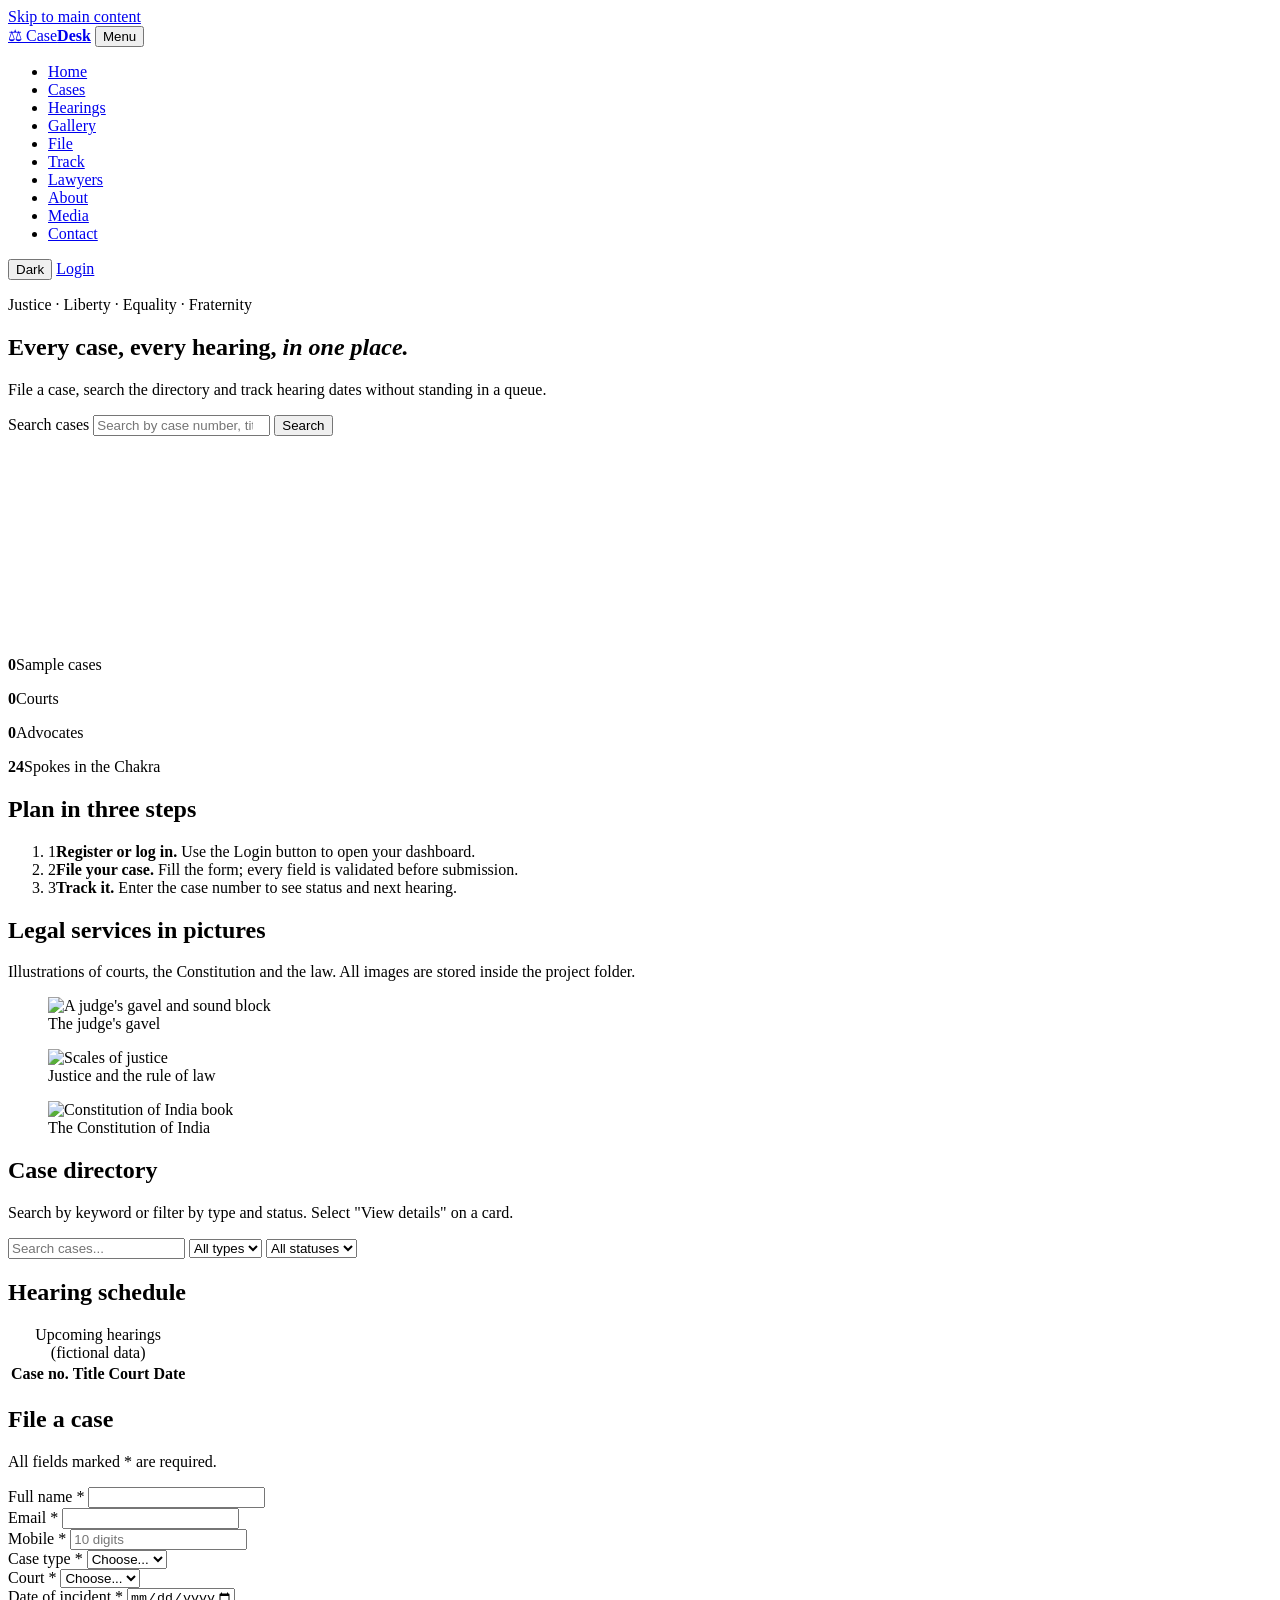
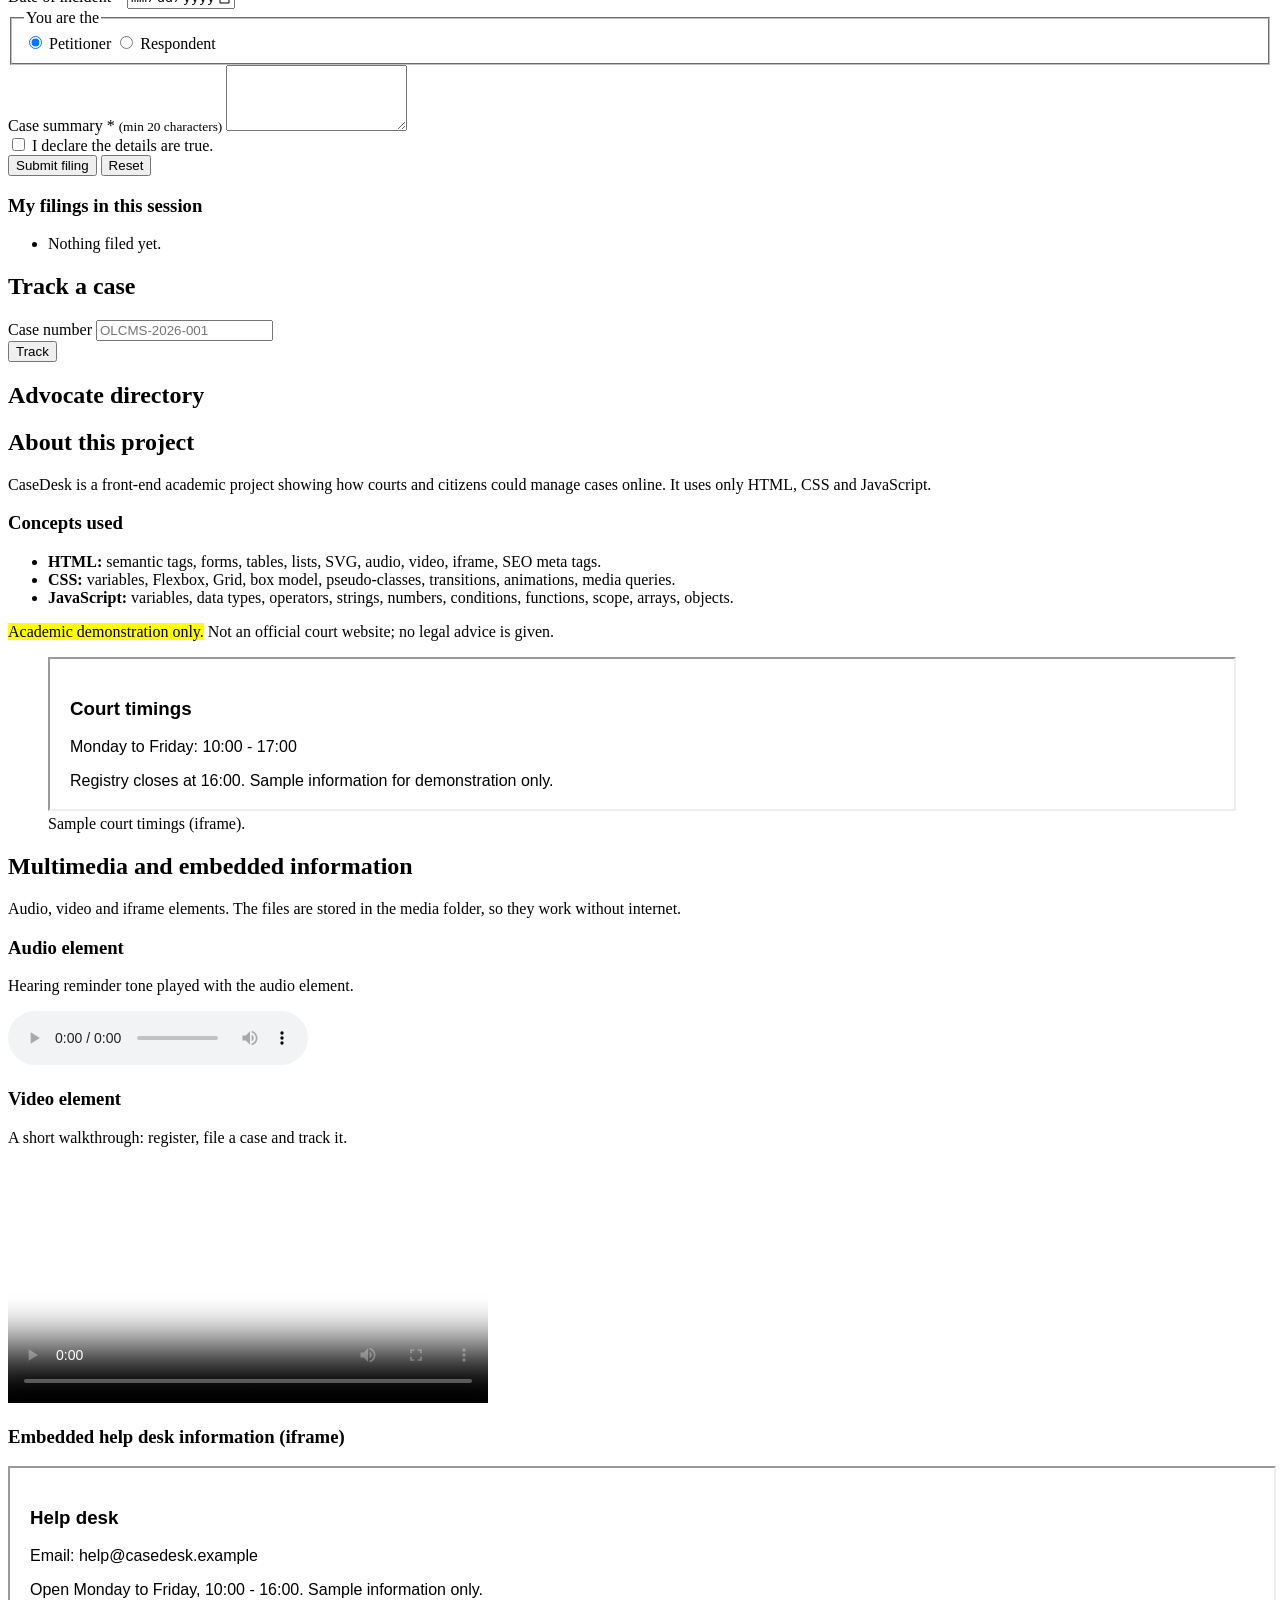
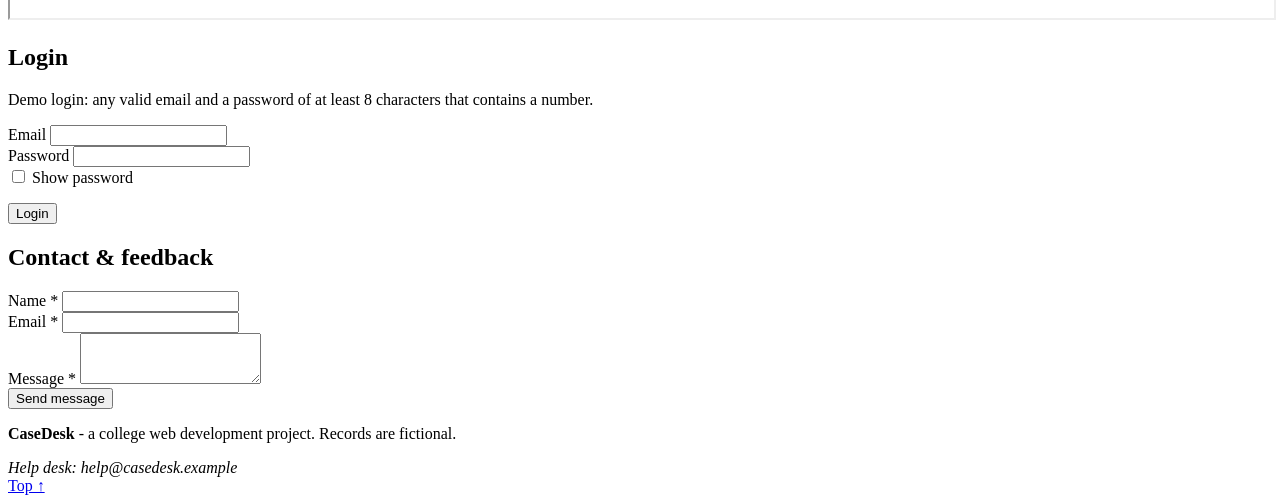
==== index.html @ 07ccf071 "Add files via upload" ====
<!DOCTYPE html>
<html lang="en">
<head>
<meta charset="UTF-8">
<meta name="viewport" content="width=device-width, initial-scale=1">
<meta name="description" content="CaseDesk is an online legal case management
  system: file, search and track court cases and hearings.">
<meta name="keywords" content="legal case management, court hearings,
  file a case, track case, India">
<title>CaseDesk - Online Legal Case Management System</title>
<link rel="icon" href="img/logo.svg" type="image/svg+xml">
<link rel="stylesheet" href="css/style.css">
<script src="js/main.js" defer></script>
</head>
<body>

<a class="skip" href="#main">Skip to main content</a>

<header id="top">
  <a class="brand" href="#home">&#9878; Case<b>Desk</b></a>
  <button id="menuBtn" type="button">Menu</button>
  <nav id="nav" aria-label="Main navigation">
    <ul>
      <li><a href="#home">Home</a></li>
      <li><a href="#cases">Cases</a></li>
      <li><a href="#hearings">Hearings</a></li>
      <li><a href="#gallery">Gallery</a></li>
      <li><a href="#file">File</a></li>
      <li><a href="#track">Track</a></li>
      <li><a href="#lawyers">Lawyers</a></li>
      <li><a href="#about">About</a></li>
      <li><a href="#media">Media</a></li>
      <li><a href="#contact">Contact</a></li>
    </ul>
  </nav>
  <button id="themeBtn" type="button">Dark</button>
  <a id="loginLink" class="btn" href="#login">Login</a>
</header>

<main id="main">

<!-- ========== HOME / HERO ========== -->
<section id="home" class="hero">
  <div>
    <p class="eyebrow">Justice &middot; Liberty &middot; Equality &middot;
       Fraternity</p>
    <h1>Every case, every hearing, <em>in one place.</em></h1>
    <p>File a case, search the directory and track hearing dates
       without standing in a queue.</p>
    <form id="heroSearch">
      <label for="q0" class="sr">Search cases</label>
      <input id="q0" type="search"
             placeholder="Search by case number, title or court">
      <button class="btn" type="submit">Search</button>
    </form>
  </div>
  <!-- SVG graphic: Ashoka Chakra (24 spokes) -->
  <svg id="chakra" viewBox="-50 -50 100 100" width="200" height="200"
       role="img" aria-label="Ashoka Chakra">
    <circle r="46" fill="none" stroke="#fff" stroke-width="3"/>
    <circle r="6" fill="#fff"/>
    <g stroke="#fff" stroke-width="1.4">
    <line y1="7" y2="45" transform="rotate(0)"/>
    <line y1="7" y2="45" transform="rotate(15)"/>
    <line y1="7" y2="45" transform="rotate(30)"/>
    <line y1="7" y2="45" transform="rotate(45)"/>
    <line y1="7" y2="45" transform="rotate(60)"/>
    <line y1="7" y2="45" transform="rotate(75)"/>
    <line y1="7" y2="45" transform="rotate(90)"/>
    <line y1="7" y2="45" transform="rotate(105)"/>
    <line y1="7" y2="45" transform="rotate(120)"/>
    <line y1="7" y2="45" transform="rotate(135)"/>
    <line y1="7" y2="45" transform="rotate(150)"/>
    <line y1="7" y2="45" transform="rotate(165)"/>
    <line y1="7" y2="45" transform="rotate(180)"/>
    <line y1="7" y2="45" transform="rotate(195)"/>
    <line y1="7" y2="45" transform="rotate(210)"/>
    <line y1="7" y2="45" transform="rotate(225)"/>
    <line y1="7" y2="45" transform="rotate(240)"/>
    <line y1="7" y2="45" transform="rotate(255)"/>
    <line y1="7" y2="45" transform="rotate(270)"/>
    <line y1="7" y2="45" transform="rotate(285)"/>
    <line y1="7" y2="45" transform="rotate(300)"/>
    <line y1="7" y2="45" transform="rotate(315)"/>
    <line y1="7" y2="45" transform="rotate(330)"/>
    <line y1="7" y2="45" transform="rotate(345)"/>
    </g>
  </svg>
</section>

<section class="stats" aria-label="Statistics">
  <p><b id="statCases">0</b>Sample cases</p>
  <p><b id="statCourts">0</b>Courts</p>
  <p><b id="statLawyers">0</b>Advocates</p>
  <p><b>24</b>Spokes in the Chakra</p>
</section>

<!-- ========== HOW IT WORKS (ordered list) ========== -->
<section id="how">
  <h2>Plan in three steps</h2>
  <ol class="steps">
    <li><span class="num">1</span><strong>Register or log in.</strong>
        Use the Login button to open your dashboard.</li>
    <li><span class="num">2</span><strong>File your case.</strong>
        Fill the form; every field is validated before submission.</li>
    <li><span class="num">3</span><strong>Track it.</strong>
        Enter the case number to see status and next hearing.</li>
  </ol>
</section>

<!-- ========== GALLERY (images, figure, figcaption) ========== -->
<section id="gallery" aria-labelledby="galleryTitle">
  <h2 id="galleryTitle">Legal services in pictures</h2>
  <p class="sub">Illustrations of courts, the Constitution and the law.
     All images are stored inside the project folder.</p>
  <div class="photo-gallery">
    <figure>
      <img src="img/gavel.svg" alt="A judge's gavel and sound block"
           width="300" height="220">
      <figcaption>The judge's gavel</figcaption>
    </figure>
    <figure>
      <img src="img/scales.svg" alt="Scales of justice" width="300" height="220">
      <figcaption>Justice and the rule of law</figcaption>
    </figure>
    <figure>
      <img src="img/constitution-book.svg" alt="Constitution of India book"
           width="300" height="220">
      <figcaption>The Constitution of India</figcaption>
    </figure>
  </div>
</section>

<!-- ========== CASE DIRECTORY (filled by JavaScript) ========== -->
<section id="cases">
  <h2>Case directory</h2>
  <p class="sub">Search by keyword or filter by type and status.
     Select "View details" on a card.</p>
  <div class="bar">
    <input id="q" type="search" aria-label="Search cases"
           placeholder="Search cases...">
    <select id="fType" aria-label="Filter by type">
      <option value="">All types</option>
    </select>
    <select id="fStatus" aria-label="Filter by status">
      <option value="">All statuses</option>
    </select>
  </div>
  <p id="count" aria-live="polite"></p>
  <div id="grid" class="grid"></div>
  <article id="detail" class="res" hidden></article>
</section>

<!-- ========== HEARING SCHEDULE (table) ========== -->
<section id="hearings">
  <h2>Hearing schedule</h2>
  <div class="scroll">
    <table>
      <caption>Upcoming hearings (fictional data)</caption>
      <thead>
        <tr>
          <th scope="col">Case no.</th>
          <th scope="col">Title</th>
          <th scope="col">Court</th>
          <th scope="col">Date</th>
        </tr>
      </thead>
      <tbody id="hbody"></tbody>
    </table>
  </div>
</section>

<!-- ========== FILE A CASE (form) ========== -->
<section id="file">
  <h2>File a case</h2>
  <p class="sub">All fields marked * are required.</p>
  <form id="fileForm" novalidate>
    <div class="row">
      <div class="f">
        <label for="name">Full name *</label>
        <input id="name" name="name" type="text" required minlength="3">
        <span id="err-name" class="err"></span>
      </div>
      <div class="f">
        <label for="email">Email *</label>
        <input id="email" name="email" type="email" required>
        <span id="err-email" class="err"></span>
      </div>
      <div class="f">
        <label for="phone">Mobile *</label>
        <input id="phone" name="phone" type="tel" required
               placeholder="10 digits" maxlength="10">
        <span id="err-phone" class="err"></span>
      </div>
    </div>
    <div class="row">
      <div class="f">
        <label for="type">Case type *</label>
        <select id="type" name="type" required>
          <option value="">Choose...</option>
        </select>
        <span id="err-type" class="err"></span>
      </div>
      <div class="f">
        <label for="court">Court *</label>
        <select id="court" name="court" required>
          <option value="">Choose...</option>
        </select>
        <span id="err-court" class="err"></span>
      </div>
      <div class="f">
        <label for="date">Date of incident *</label>
        <input id="date" name="date" type="date" required
               min="2025-01-01" max="2026-12-31">
        <span id="err-date" class="err"></span>
      </div>
    </div>
    <fieldset>
      <legend>You are the</legend>
      <label><input type="radio" name="role" value="Petitioner" checked>
             <span>Petitioner</span></label>
      <label><input type="radio" name="role" value="Respondent">
             <span>Respondent</span></label>
    </fieldset>
    <div class="f">
      <label for="desc">Case summary * <small>(min 20 characters)</small></label>
      <textarea id="desc" name="desc" rows="4" required minlength="20"></textarea>
      <span id="err-desc" class="err"></span>
    </div>
    <div class="f">
      <label><input id="ok" type="checkbox" name="ok" required>
             <span>I declare the details are true.</span></label>
      <span id="err-ok" class="err"></span>
    </div>
    <button class="btn" type="submit">Submit filing</button>
    <button class="btn ghost" type="reset">Reset</button>
    <output id="fileOut" aria-live="polite"></output>
  </form>
  <h3>My filings in this session</h3>
  <ul id="mine"><li>Nothing filed yet.</li></ul>
</section>

<!-- ========== TRACK A CASE (form) ========== -->
<section id="track">
  <h2>Track a case</h2>
  <form id="trackForm" class="inline" novalidate>
    <div class="f">
      <label for="cn">Case number</label>
      <input id="cn" name="case" type="text" required
             placeholder="OLCMS-2026-001">
      <span id="err-cn" class="err"></span>
    </div>
    <button class="btn" type="submit">Track</button>
  </form>
  <article id="result" aria-live="polite"></article>
</section>

<!-- ========== ADVOCATE DIRECTORY ========== -->
<section id="lawyers">
  <h2>Advocate directory</h2>
  <div id="lgrid" class="grid"></div>
  <p id="avgExp" class="sub"></p>
</section>

<!-- ========== ABOUT (article + figure + iframe) ========== -->
<section id="about">
  <h2>About this project</h2>
  <div class="two">
    <article>
      <p class="lead">CaseDesk is a front-end academic project showing how
         courts and citizens could manage cases online. It uses only HTML,
         CSS and JavaScript.</p>
      <h3>Concepts used</h3>
      <ul>
        <li><strong>HTML:</strong> semantic tags, forms, tables, lists, SVG,
            audio, video, iframe, SEO meta tags.</li>
        <li><strong>CSS:</strong> variables, Flexbox, Grid, box model,
            pseudo-classes, transitions, animations, media queries.</li>
        <li><strong>JavaScript:</strong> variables, data types, operators,
            strings, numbers, conditions, functions, scope, arrays, objects.</li>
      </ul>
      <p><mark>Academic demonstration only.</mark> Not an official court
         website; no legal advice is given.</p>
    </article>
    <figure>
      <iframe title="Court timings" src="court-timings.html"
              width="100%" height="150"></iframe>
      <figcaption>Sample court timings (iframe).</figcaption>
    </figure>
  </div>
</section>

<!-- ========== MULTIMEDIA (audio, video, iframe) ========== -->
<section id="media" aria-labelledby="mediaTitle">
  <h2 id="mediaTitle">Multimedia and embedded information</h2>
  <p class="sub">Audio, video and iframe elements. The files are stored in
     the media folder, so they work without internet.</p>
  <article>
    <h3>Audio element</h3>
    <p>Hearing reminder tone played with the audio element.</p>
    <audio controls>
      <source src="media/reminder.mp3" type="audio/mpeg">
      Your browser does not support the audio element.
    </audio>
  </article>
  <article>
    <h3>Video element</h3>
    <p>A short walkthrough: register, file a case and track it.</p>
    <video controls width="480" poster="media/poster.png">
      <source src="media/walkthrough.mp4" type="video/mp4">
      Your browser does not support the video element.
    </video>
  </article>
  <article>
    <h3>Embedded help desk information (iframe)</h3>
    <iframe title="Help desk information" src="help-desk.html"
            width="100%" height="150"></iframe>
  </article>
</section>

<!-- ========== LOGIN (form) ========== -->
<section id="login">
  <h2>Login</h2>
  <p class="sub">Demo login: any valid email and a password of at least
     8 characters that contains a number.</p>
  <form id="loginForm" novalidate>
    <div class="row">
      <div class="f">
        <label for="lemail">Email</label>
        <input id="lemail" name="email" type="email" required>
        <span id="err-lemail" class="err"></span>
      </div>
      <div class="f">
        <label for="lpass">Password</label>
        <input id="lpass" name="password" type="password" required
               minlength="8">
        <span id="err-lpass" class="err"></span>
      </div>
    </div>
    <label><input id="showPw" type="checkbox"> <span>Show password</span></label>
    <p>
      <button class="btn" type="submit">Login</button>
    </p>
    <output id="loginOut" aria-live="polite"></output>
  </form>
</section>

<!-- ========== CONTACT (form) ========== -->
<section id="contact">
  <h2>Contact &amp; feedback</h2>
  <form id="contactForm" novalidate>
    <div class="row">
      <div class="f">
        <label for="cname">Name *</label>
        <input id="cname" name="name" type="text" required minlength="3">
        <span id="err-cname" class="err"></span>
      </div>
      <div class="f">
        <label for="cmail">Email *</label>
        <input id="cmail" name="email" type="email" required>
        <span id="err-cmail" class="err"></span>
      </div>
    </div>
    <div class="f">
      <label for="cmsg">Message *</label>
      <textarea id="cmsg" name="msg" rows="3" required minlength="10"></textarea>
      <span id="err-cmsg" class="err"></span>
    </div>
    <button class="btn" type="submit">Send message</button>
    <output id="cOut" aria-live="polite"></output>
  </form>
</section>

</main>

<footer>
  <p><strong>CaseDesk</strong> - a college web development project.
     Records are fictional.</p>
  <address>Help desk: help@casedesk.example</address>
</footer>

<a class="totop" href="#top">Top &uarr;</a>

</body>
</html>
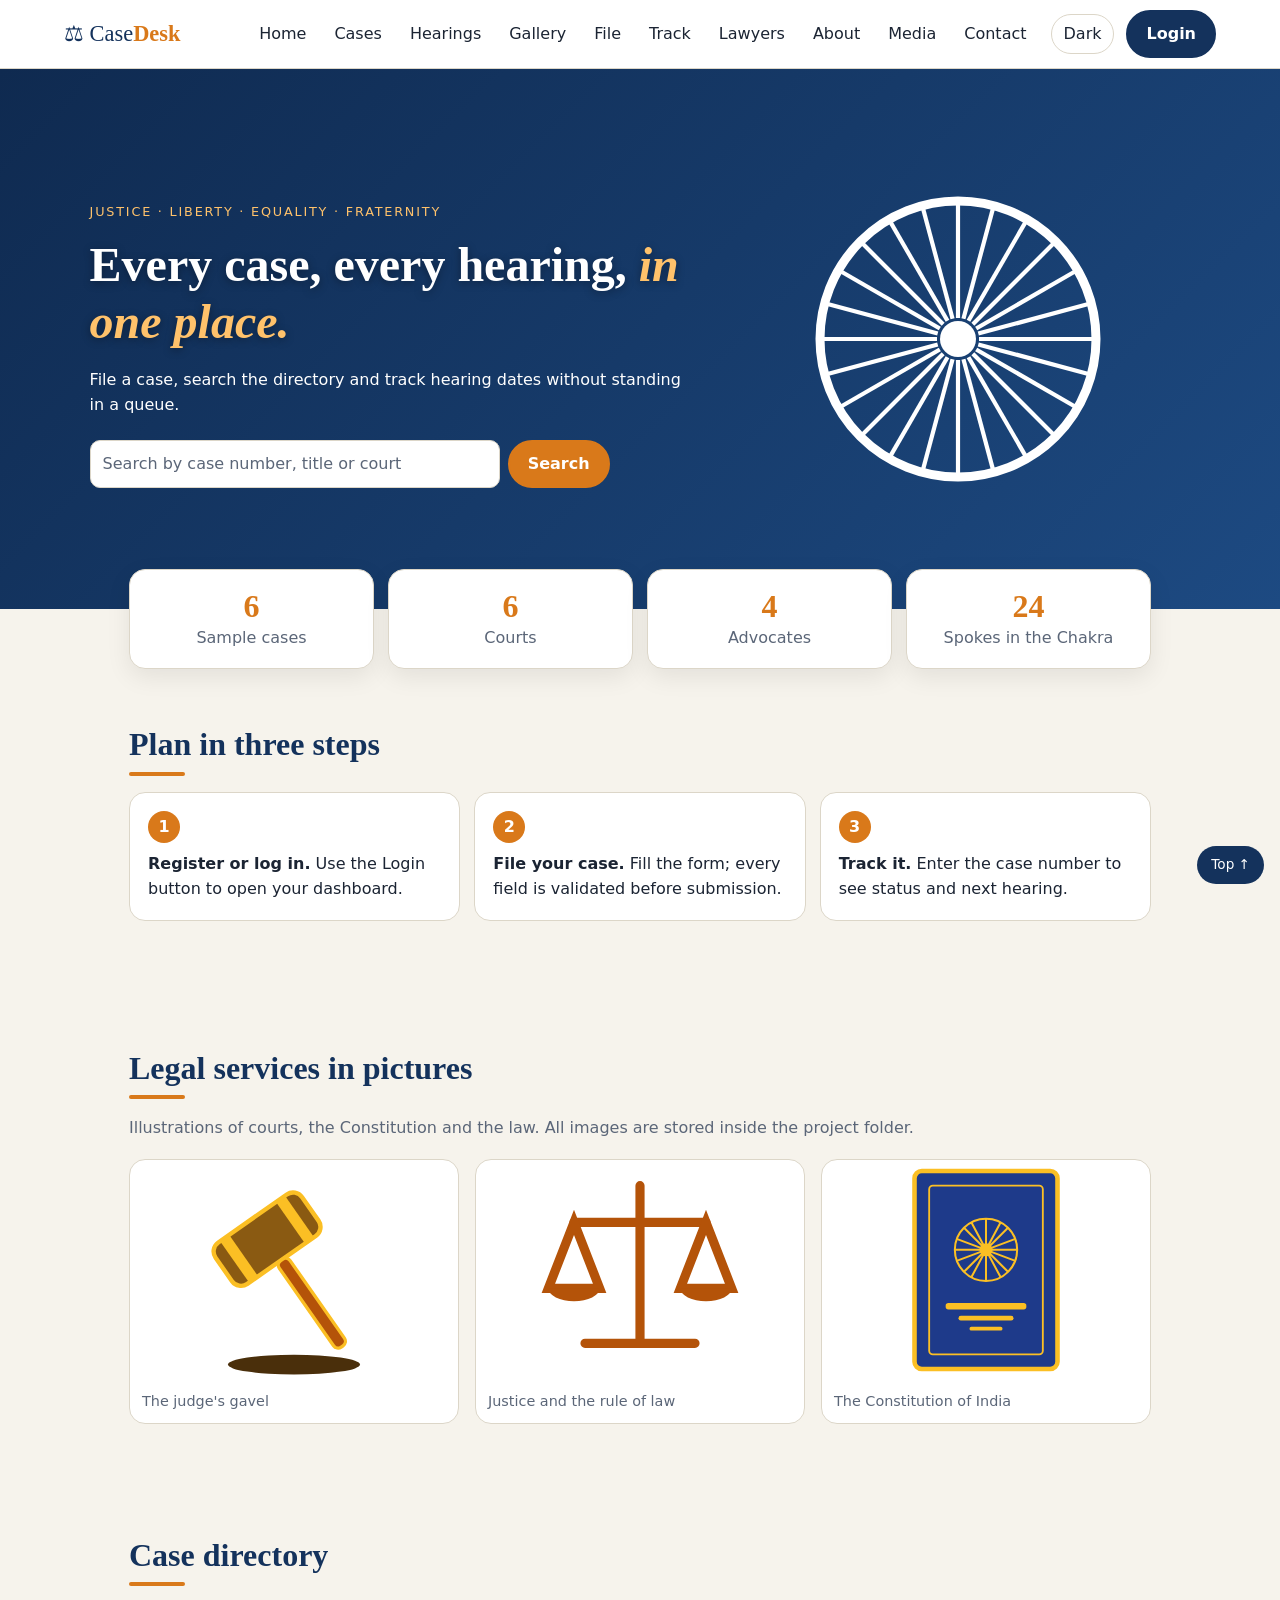
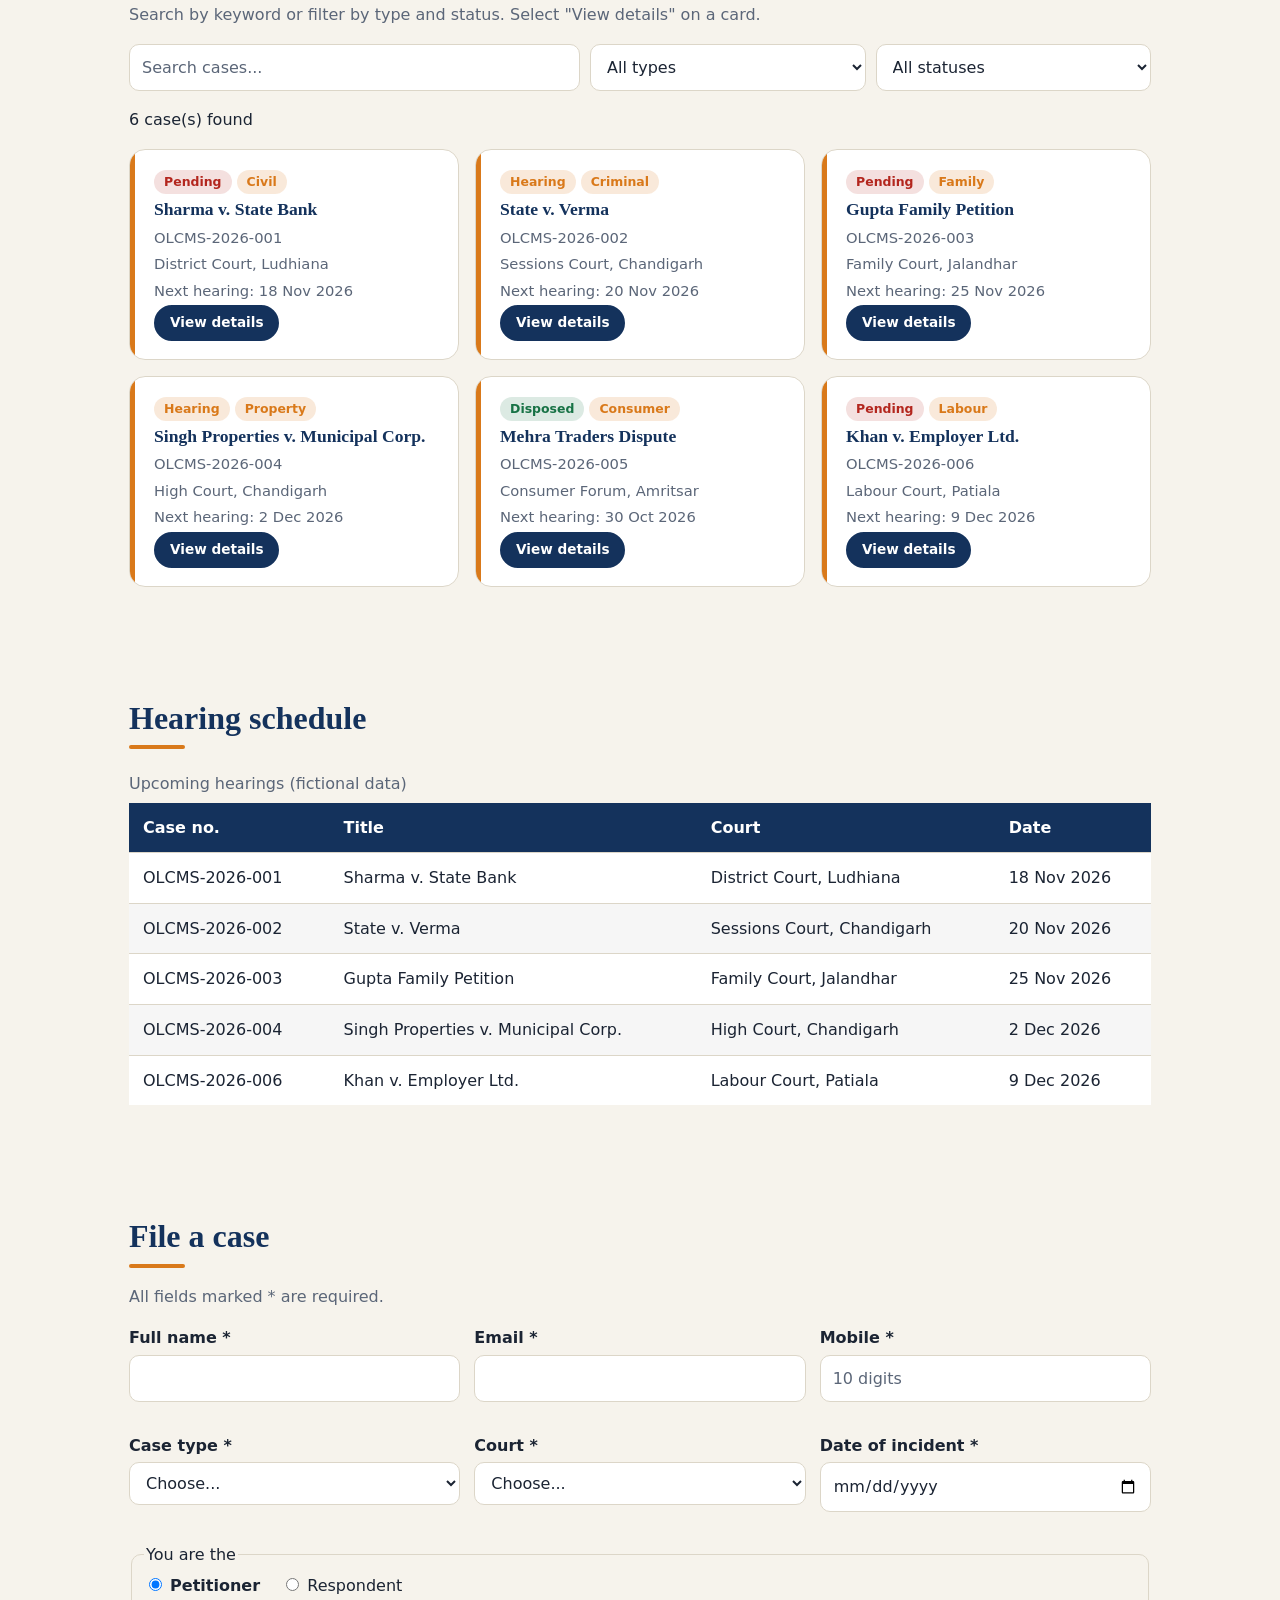
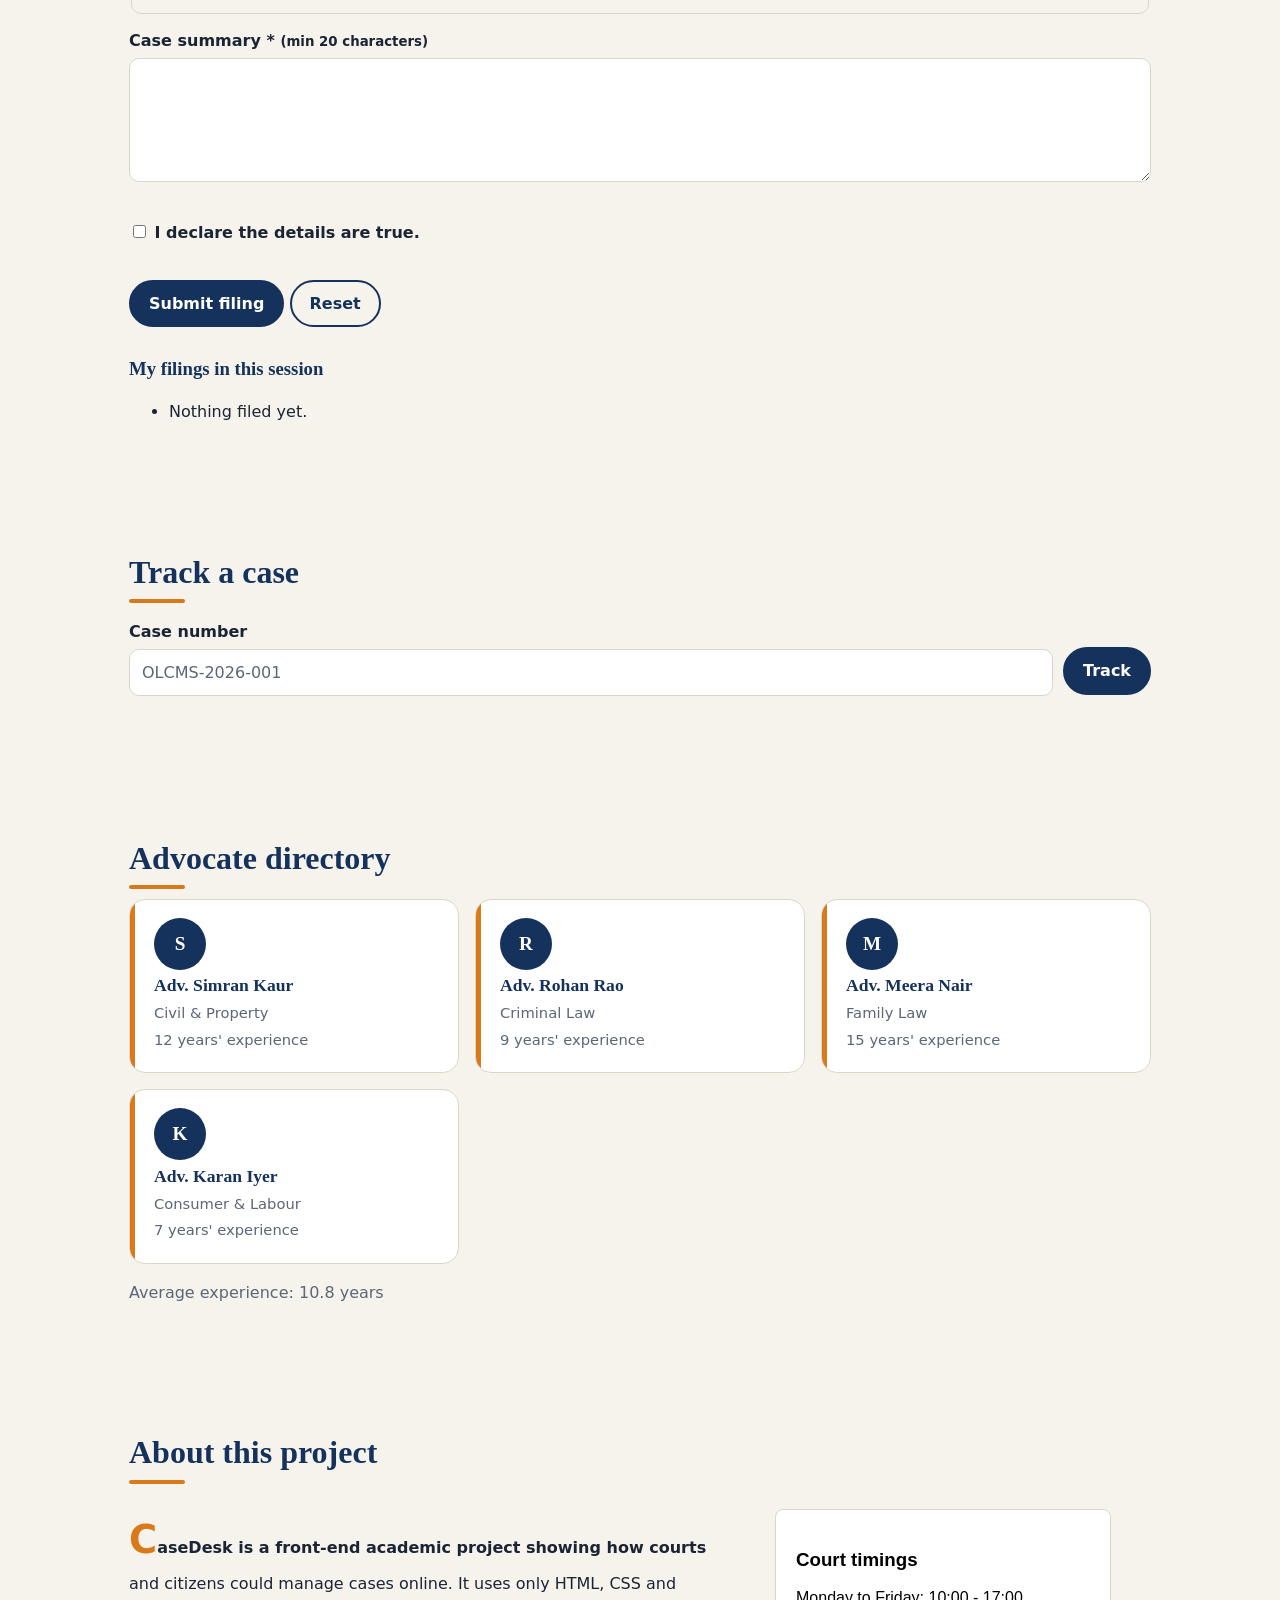
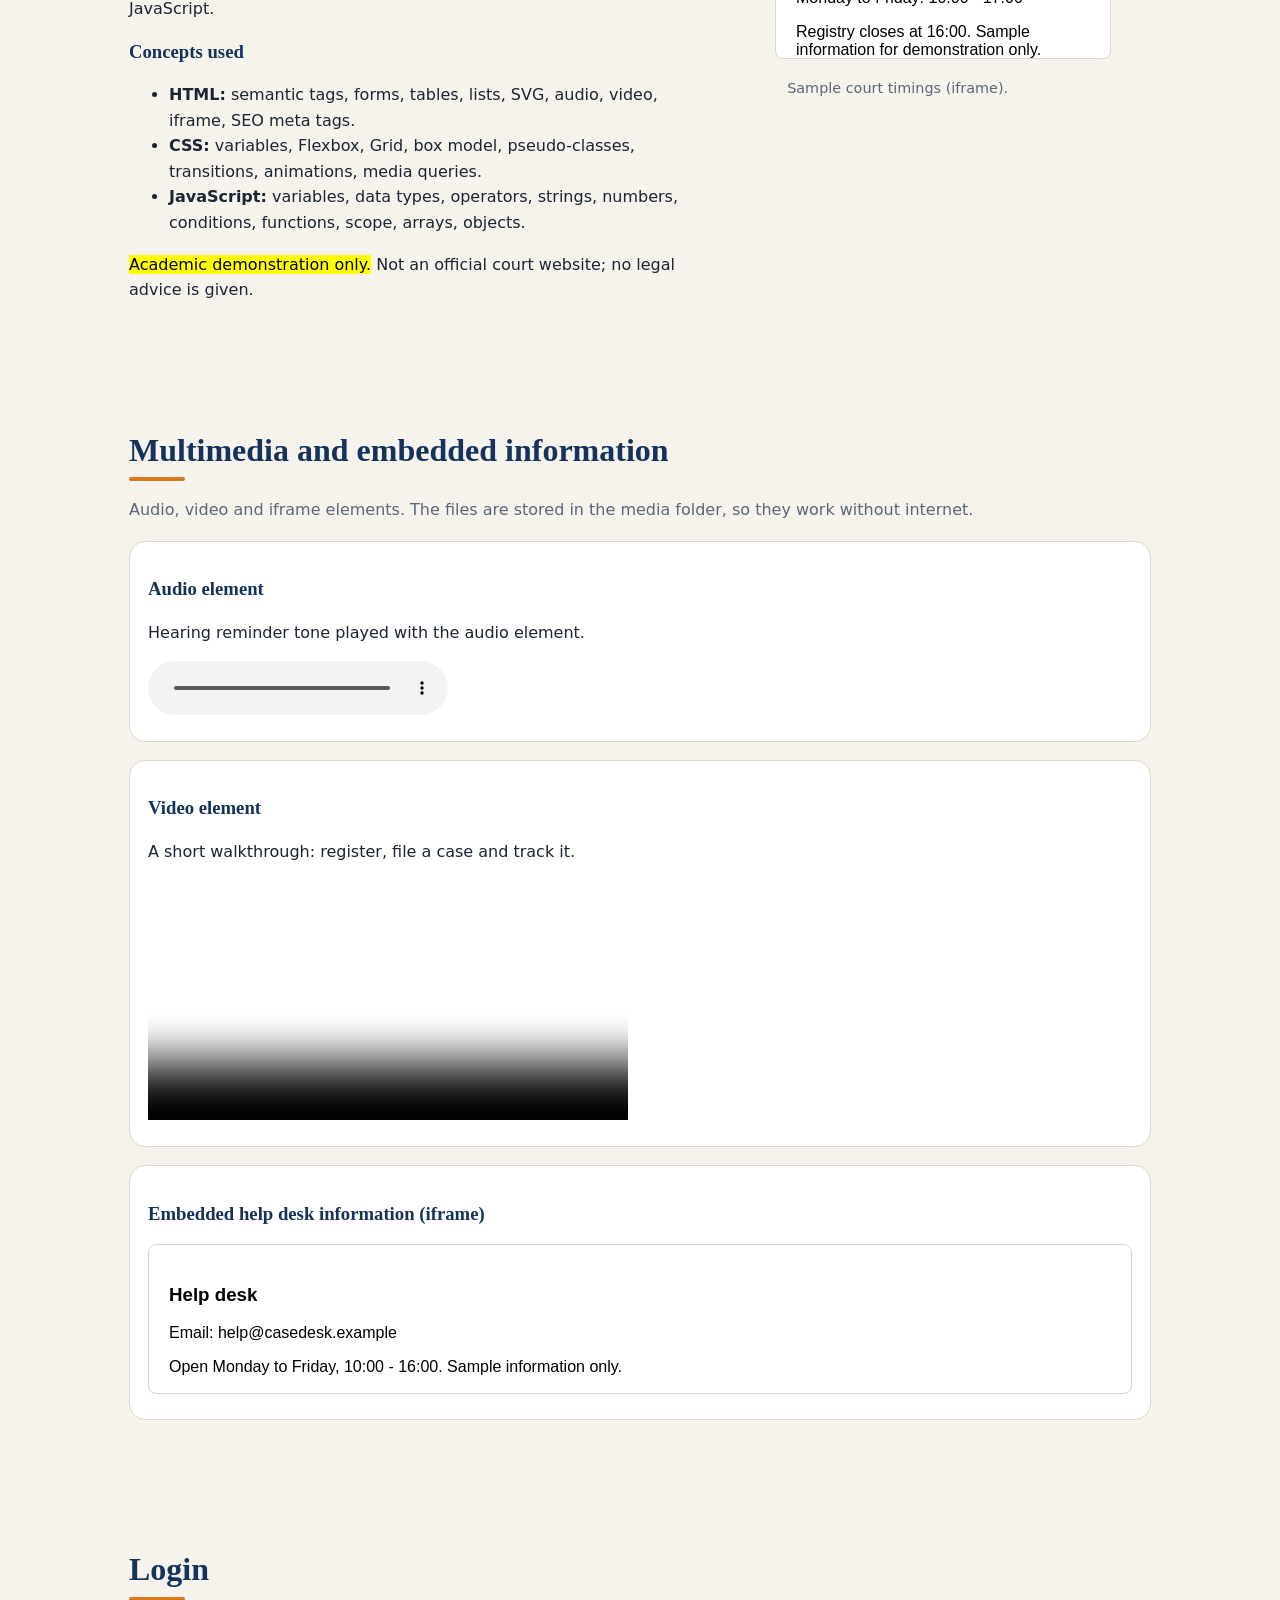
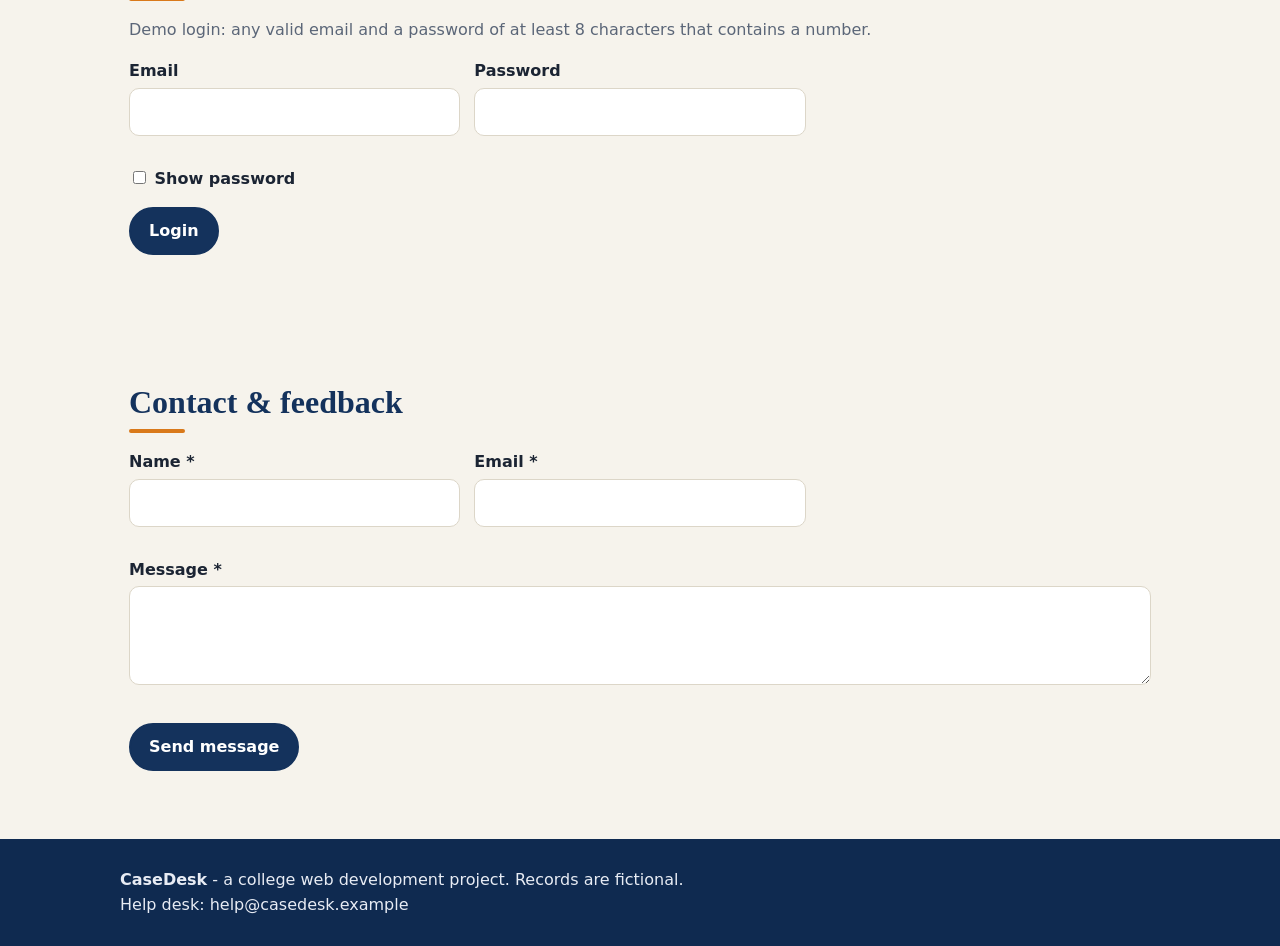
==== commit 30e7c1ff: "Fix GitHub Pages asset paths" ====
--- a/index.html
+++ b/index.html
@@ -8,9 +8,9 @@
 <meta name="keywords" content="legal case management, court hearings,
   file a case, track case, India">
 <title>CaseDesk - Online Legal Case Management System</title>
-<link rel="icon" href="img/logo.svg" type="image/svg+xml">
-<link rel="stylesheet" href="css/style.css">
-<script src="js/main.js" defer></script>
+<link rel="icon" href="logo.svg" type="image/svg+xml">
+<link rel="stylesheet" href="style.css">
+<script src="main.js" defer></script>
 </head>
 <body>
 
@@ -115,16 +115,16 @@
      All images are stored inside the project folder.</p>
   <div class="photo-gallery">
     <figure>
-      <img src="img/gavel.svg" alt="A judge's gavel and sound block"
+      <img src="gavel.svg" alt="A judge's gavel and sound block"
            width="300" height="220">
       <figcaption>The judge's gavel</figcaption>
     </figure>
     <figure>
-      <img src="img/scales.svg" alt="Scales of justice" width="300" height="220">
+      <img src="scales.svg" alt="Scales of justice" width="300" height="220">
       <figcaption>Justice and the rule of law</figcaption>
     </figure>
     <figure>
-      <img src="img/constitution-book.svg" alt="Constitution of India book"
+      <img src="constitution-book.svg" alt="Constitution of India book"
            width="300" height="220">
       <figcaption>The Constitution of India</figcaption>
     </figure>
@@ -299,7 +299,7 @@
     <h3>Audio element</h3>
     <p>Hearing reminder tone played with the audio element.</p>
     <audio controls>
-      <source src="media/reminder.mp3" type="audio/mpeg">
+      <source src="reminder.mp3" type="audio/mpeg">
       Your browser does not support the audio element.
     </audio>
   </article>
@@ -307,7 +307,7 @@
     <h3>Video element</h3>
     <p>A short walkthrough: register, file a case and track it.</p>
     <video controls width="480" poster="media/poster.png">
-      <source src="media/walkthrough.mp4" type="video/mp4">
+      <source src="walkthrough.mp4" type="video/mp4">
       Your browser does not support the video element.
     </video>
   </article>
--- a/style.css
+++ b/style.css
@@ -0,0 +1,750 @@
+/* =========================================================
+   CaseDesk - css/style.css
+   Sections: 1 Variables   2 Base   3 Header + navigation
+             4 Buttons     5 Hero   6 Statistics + steps
+             7 Cards + grids   8 Table   9 Forms
+             10 Footer + extras   11 Animations
+             12 Responsive design (media queries)
+   ========================================================= */
+
+/* ---------- 1. CSS VARIABLES (custom properties) ---------- */
+:root {
+  --bg: #f6f3ec;
+  --card: #ffffff;
+  --text: #1b2433;
+  --muted: #5b6678;
+  --brand: #14325c;
+  --accent: #d9791a;
+  --line: #dcd6c8;
+  --bad: #b3261e;
+  --ok: #177245;
+  --r: 16px;
+}
+
+/* Dark theme: the same variables with new values.
+   The attribute selector matches <html data-theme="dark"> */
+:root[data-theme="dark"] {
+  --bg: #0e1522;
+  --card: #17202f;
+  --text: #e8ecf4;
+  --muted: #9aa6bb;
+  --brand: #7fa8e6;
+  --accent: #f0a04b;
+  --line: #2b384d;
+  --bad: #ff8a80;
+  --ok: #6fd49c;
+}
+
+/* ---------- 2. BASE ----------
+   Selector types used in this file:
+   universal (*), element (body), class (.card), id (#top),
+   group (h1, h2), descendant (nav a), child (ul > li),
+   adjacent sibling (label + input), attribute (input[type="email"]).
+   Specificity (low to high): element < class / attribute /
+   pseudo-class < id < inline style. Example: "#top a" beats ".brand". */
+* {
+  box-sizing: border-box;
+}
+
+body {
+  margin: 0;
+  background: var(--bg);
+  color: var(--text);
+  font-family: system-ui, "Segoe UI", Roboto, sans-serif;
+  font-size: 16px;
+  line-height: 1.6;
+}
+
+h1, h2, h3 {
+  font-family: Georgia, "Times New Roman", serif;
+  line-height: 1.2;
+  color: var(--brand);
+}
+
+h1 {
+  font-size: 3rem;
+  margin: 0 0 0.2em;
+}
+
+h2 {
+  font-size: 2rem;
+  margin: 0 0 0.3em;
+}
+
+h2::after {
+  content: "";
+  display: block;
+  width: 56px;
+  height: 4px;
+  margin-top: 8px;
+  background: var(--accent);
+  border-radius: 4px;
+}
+
+a {
+  color: var(--brand);
+}
+
+.sub {
+  color: var(--muted);
+}
+
+/* Pseudo-elements */
+.lead::first-letter {
+  font-size: 2.4rem;
+  font-weight: 700;
+  color: var(--accent);
+}
+
+.lead::first-line {
+  font-weight: 600;
+}
+
+::selection {
+  background: var(--accent);
+  color: white;
+}
+
+input::placeholder {
+  color: var(--muted);
+}
+
+/* Hidden but readable by screen readers (accessibility) */
+.sr {
+  position: absolute;
+  left: -9999px;
+}
+
+.skip {
+  position: absolute;
+  left: -9999px;
+}
+
+.skip:focus {
+  left: 8px;
+  top: 8px;
+  padding: 8px;
+  background: var(--card);
+  z-index: 99;
+}
+
+section {
+  max-width: 1150px;
+  margin: 0 auto;
+  padding: 3.5rem 5vw;
+}
+
+/* ---------- 3. HEADER + NAVIGATION ----------
+   position: sticky keeps the header at the top while scrolling.
+   display: flex lays out the logo, menu and buttons in one row. */
+header {
+  position: sticky;
+  top: 0;
+  z-index: 20;
+  display: flex;
+  align-items: center;
+  gap: 12px;
+  padding: 10px 5vw;
+  background: var(--card);
+  border-bottom: 1px solid var(--line);
+}
+
+.brand {
+  margin-right: auto;
+  font-family: Georgia, serif;
+  font-size: 1.4rem;
+  text-decoration: none;
+  color: var(--brand);
+}
+
+.brand b {
+  color: var(--accent);
+}
+
+nav ul {
+  display: flex;
+  gap: 4px;
+  margin: 0;
+  padding: 0;
+  list-style: none;
+}
+
+nav a {
+  display: block;
+  padding: 6px 12px;
+  border-radius: 999px;
+  text-decoration: none;
+  color: var(--text);
+  transition: background 0.2s, color 0.2s;
+}
+
+nav a:hover,
+nav a:focus {
+  background: var(--accent);
+  color: white;
+}
+
+#menuBtn {
+  display: none;
+}
+
+button {
+  font: inherit;
+  cursor: pointer;
+}
+
+#themeBtn,
+#menuBtn {
+  padding: 6px 12px;
+  border: 1px solid var(--line);
+  border-radius: 999px;
+  background: none;
+  color: var(--text);
+}
+
+/* position: fixed keeps this link in the corner of the screen */
+.totop {
+  position: fixed;
+  right: 16px;
+  bottom: 16px;
+  padding: 8px 14px;
+  border-radius: 999px;
+  background: var(--brand);
+  color: var(--card);
+  text-decoration: none;
+  font-size: 0.85rem;
+}
+
+/* ---------- 4. BUTTONS (transition) ---------- */
+.btn {
+  display: inline-block;
+  padding: 9px 18px;
+  border: 2px solid var(--brand);
+  border-radius: 999px;
+  background: var(--brand);
+  color: var(--card);
+  font-weight: 600;
+  text-decoration: none;
+  transition: transform 0.2s, box-shadow 0.2s;
+}
+
+.btn:hover {
+  transform: translateY(-2px);
+  box-shadow: 0 6px 16px rgba(0, 0, 0, 0.2);
+}
+
+.btn.ghost {
+  background: none;
+  color: var(--brand);
+}
+
+.btn.small {
+  padding: 5px 14px;
+  font-size: 0.85rem;
+}
+
+/* ---------- 5. HERO (gradient background + grid) ---------- */
+.hero {
+  display: grid;
+  grid-template-columns: 1.3fr 1fr;
+  gap: 32px;
+  align-items: center;
+  min-height: 60vh;
+  max-width: none;
+  padding: 72px 7vw;
+  background: linear-gradient(135deg, #0f2a50, #1d4a82);
+  color: white;
+}
+
+.hero h1 {
+  color: white;
+  text-shadow: 0 2px 8px rgba(0, 0, 0, 0.35);
+}
+
+.hero em {
+  color: #ffc26b;
+}
+
+.eyebrow {
+  letter-spacing: 0.14em;
+  text-transform: uppercase;
+  font-size: 0.8rem;
+  color: #ffc26b;
+}
+
+#heroSearch {
+  display: flex;
+  gap: 8px;
+  max-width: 520px;
+  margin-top: 22px;
+}
+
+#heroSearch input {
+  flex: 1;
+}
+
+#heroSearch .btn {
+  background: var(--accent);
+  border-color: var(--accent);
+  color: white;
+}
+
+#chakra {
+  width: 100%;
+  height: auto;
+  max-width: 300px;
+  justify-self: center;
+  animation: spin 40s linear infinite;
+}
+
+/* ---------- 6. STATISTICS + STEPS ---------- */
+.stats {
+  position: relative;
+  margin-top: -40px;
+  padding-top: 0;
+  padding-bottom: 0;
+  display: grid;
+  grid-template-columns: repeat(4, 1fr);
+  gap: 14px;
+}
+
+.stats p {
+  margin: 0;
+  padding: 18px;
+  text-align: center;
+  color: var(--muted);
+  background: var(--card);
+  border: 1px solid var(--line);
+  border-radius: var(--r);
+  box-shadow: 0 8px 24px rgba(0, 0, 0, 0.08);
+}
+
+.stats b {
+  display: block;
+  font: 700 2rem Georgia, serif;
+  color: var(--accent);
+}
+
+.steps {
+  display: grid;
+  grid-template-columns: repeat(3, 1fr);
+  gap: 14px;
+  padding: 0;
+  list-style: none;
+}
+
+.steps li {
+  padding: 18px;
+  background: var(--card);
+  border: 1px solid var(--line);
+  border-radius: var(--r);
+}
+
+.num {
+  display: block;
+  width: 32px;
+  height: 32px;
+  margin-bottom: 8px;
+  border-radius: 50%;
+  background: var(--accent);
+  color: white;
+  font-weight: 700;
+  line-height: 32px;
+  text-align: center;
+}
+
+/* ---------- 7. CARDS, GRIDS, GALLERY ---------- */
+.bar {
+  display: flex;
+  flex-wrap: wrap;
+  gap: 10px;
+  margin: 16px 0;
+}
+
+.bar input {
+  flex: 2 1 220px;
+}
+
+.bar select {
+  flex: 1 1 160px;
+}
+
+.grid {
+  display: grid;
+  grid-template-columns: repeat(3, 1fr);
+  gap: 16px;
+}
+
+.card {
+  position: relative;
+  overflow: hidden;
+  padding: 18px 18px 18px 24px;
+  background: var(--card);
+  border: 1px solid var(--line);
+  border-radius: var(--r);
+  transition: transform 0.25s, box-shadow 0.25s;
+  animation: rise 0.5s both;
+}
+
+.card:hover {
+  transform: translateY(-5px);
+  box-shadow: 0 14px 28px rgba(0, 0, 0, 0.14);
+}
+
+.card::before {
+  content: "";
+  position: absolute;
+  left: 0;
+  top: 0;
+  bottom: 0;
+  width: 5px;
+  background: var(--accent);
+}
+
+.card h3 {
+  margin: 0.3em 0;
+  font-size: 1.1rem;
+}
+
+.card p {
+  margin: 0.2em 0;
+  color: var(--muted);
+  font-size: 0.92rem;
+}
+
+.tag {
+  display: inline-block;
+  padding: 2px 10px;
+  border-radius: 999px;
+  font-size: 0.78rem;
+  font-weight: 600;
+  background: rgba(217, 121, 26, 0.16);
+  color: var(--accent);
+}
+
+.tag.Pending {
+  background: rgba(179, 38, 30, 0.14);
+  color: var(--bad);
+}
+
+.tag.Disposed {
+  background: rgba(23, 114, 69, 0.15);
+  color: var(--ok);
+}
+
+.av {
+  display: block;
+  width: 52px;
+  height: 52px;
+  border-radius: 50%;
+  background: var(--brand);
+  color: var(--card);
+  font: 700 1.2rem Georgia, serif;
+  line-height: 52px;
+  text-align: center;
+}
+
+.res {
+  margin-top: 16px;
+  padding: 16px;
+  background: var(--card);
+  border: 1px solid var(--line);
+  border-left: 5px solid var(--accent);
+  border-radius: var(--r);
+}
+
+.photo-gallery {
+  display: grid;
+  grid-template-columns: repeat(3, 1fr);
+  gap: 16px;
+  margin-top: 18px;
+}
+
+.photo-gallery figure {
+  margin: 0;
+  background: var(--card);
+  border: 1px solid var(--line);
+  border-radius: var(--r);
+  overflow: hidden;
+}
+
+.photo-gallery img {
+  display: block;
+  width: 100%;
+  height: 220px;
+}
+
+figcaption {
+  padding: 10px 12px;
+  color: var(--muted);
+  font-size: 0.9rem;
+}
+
+.two {
+  display: grid;
+  grid-template-columns: 1.4fr 1fr;
+  gap: 24px;
+}
+
+#media article {
+  margin: 18px 0;
+  padding: 18px;
+  background: var(--card);
+  border: 1px solid var(--line);
+  border-radius: var(--r);
+}
+
+audio,
+video {
+  max-width: 100%;
+}
+
+iframe {
+  width: 100%;
+  border: 1px solid var(--line);
+  border-radius: 8px;
+  background: white;
+}
+
+/* ---------- 8. TABLE ---------- */
+.scroll {
+  overflow-x: auto;
+  margin-top: 16px;
+}
+
+table {
+  width: 100%;
+  border-collapse: collapse;
+  background: var(--card);
+}
+
+caption {
+  padding: 6px 0;
+  text-align: left;
+  color: var(--muted);
+}
+
+th,
+td {
+  padding: 12px 14px;
+  text-align: left;
+  border-bottom: 1px solid var(--line);
+}
+
+thead th {
+  background: var(--brand);
+  color: var(--card);
+}
+
+tbody tr:nth-child(even) {
+  background: rgba(127, 127, 127, 0.07);
+}
+
+tbody tr:hover {
+  background: rgba(217, 121, 26, 0.14);
+}
+
+tbody tr:last-child td {
+  border-bottom: none;
+}
+
+/* ---------- 9. FORM STYLING ---------- */
+form {
+  margin-top: 16px;
+}
+
+.row {
+  display: grid;
+  grid-template-columns: repeat(3, 1fr);
+  gap: 14px;
+}
+
+.f {
+  margin-bottom: 14px;
+}
+
+label {
+  display: block;
+  margin-bottom: 4px;
+  font-weight: 600;
+}
+
+input,
+select,
+textarea {
+  width: 100%;
+  padding: 10px 12px;
+  border: 1.5px solid var(--line);
+  border-radius: 10px;
+  background: var(--card);
+  color: var(--text);
+  font: inherit;
+  transition: border-color 0.2s, box-shadow 0.2s;
+}
+
+input:hover,
+select:hover,
+textarea:hover {
+  border-color: var(--brand);
+}
+
+input:focus,
+select:focus,
+textarea:focus {
+  outline: none;
+  border-color: var(--accent);
+  box-shadow: 0 0 0 3px rgba(217, 121, 26, 0.25);
+}
+
+input[type="checkbox"],
+input[type="radio"] {
+  width: auto;
+}
+
+input[type="email"] {
+  text-transform: lowercase;
+}
+
+input:checked + span {
+  font-weight: 700;
+}
+
+.bad {
+  border-color: var(--bad);
+}
+
+fieldset {
+  margin-bottom: 14px;
+  border: 1.5px solid var(--line);
+  border-radius: 10px;
+}
+
+fieldset label {
+  display: inline-block;
+  margin-right: 16px;
+  font-weight: 400;
+}
+
+.err {
+  display: block;
+  min-height: 1.2em;
+  color: var(--bad);
+  font-size: 0.85rem;
+}
+
+output {
+  display: block;
+  margin-top: 12px;
+  font-weight: 600;
+  color: var(--ok);
+}
+
+.inline {
+  display: flex;
+  flex-wrap: wrap;
+  align-items: flex-start;
+  gap: 10px;
+}
+
+.inline .f {
+  flex: 1 1 240px;
+}
+
+.inline .btn {
+  margin-top: 28px;
+}
+
+/* ---------- 10. FOOTER ---------- */
+footer {
+  padding: 28px 5vw 28px 120px;
+  background: #0f2a50 url("../img/logo.svg") no-repeat 5vw center;
+  background-size: 56px;
+  color: #e8ecf4;
+}
+
+footer p {
+  margin: 0;
+}
+
+footer address {
+  font-style: normal;
+}
+
+/* ---------- 11. ANIMATIONS (@keyframes) ---------- */
+@keyframes spin {
+  to {
+    transform: rotate(360deg);
+  }
+}
+
+@keyframes rise {
+  from {
+    opacity: 0;
+    transform: translateY(14px);
+  }
+}
+
+/* ---------- 12. RESPONSIVE DESIGN (media queries) ----------
+   Tablet screens: up to 900px wide */
+@media (max-width: 900px) {
+  h1 {
+    font-size: 2.2rem;
+  }
+
+  .hero,
+  .two,
+  .steps {
+    grid-template-columns: 1fr;
+  }
+
+  .stats {
+    grid-template-columns: repeat(2, 1fr);
+  }
+
+  .grid,
+  .photo-gallery,
+  .row {
+    grid-template-columns: repeat(2, 1fr);
+  }
+
+  #menuBtn {
+    display: block;
+  }
+
+  nav {
+    display: none;
+    position: absolute;
+    left: 0;
+    right: 0;
+    top: 100%;
+    padding: 8px 5vw;
+    background: var(--card);
+    border-bottom: 1px solid var(--line);
+  }
+
+  nav.open {
+    display: block;
+  }
+
+  nav ul {
+    flex-direction: column;
+  }
+
+  #chakra {
+    max-width: 160px;
+  }
+}
+
+/* Phone screens: up to 600px wide */
+@media (max-width: 600px) {
+  .grid,
+  .photo-gallery,
+  .row {
+    grid-template-columns: 1fr;
+  }
+
+  footer {
+    padding-left: 5vw;
+    background-image: none;
+  }
+}
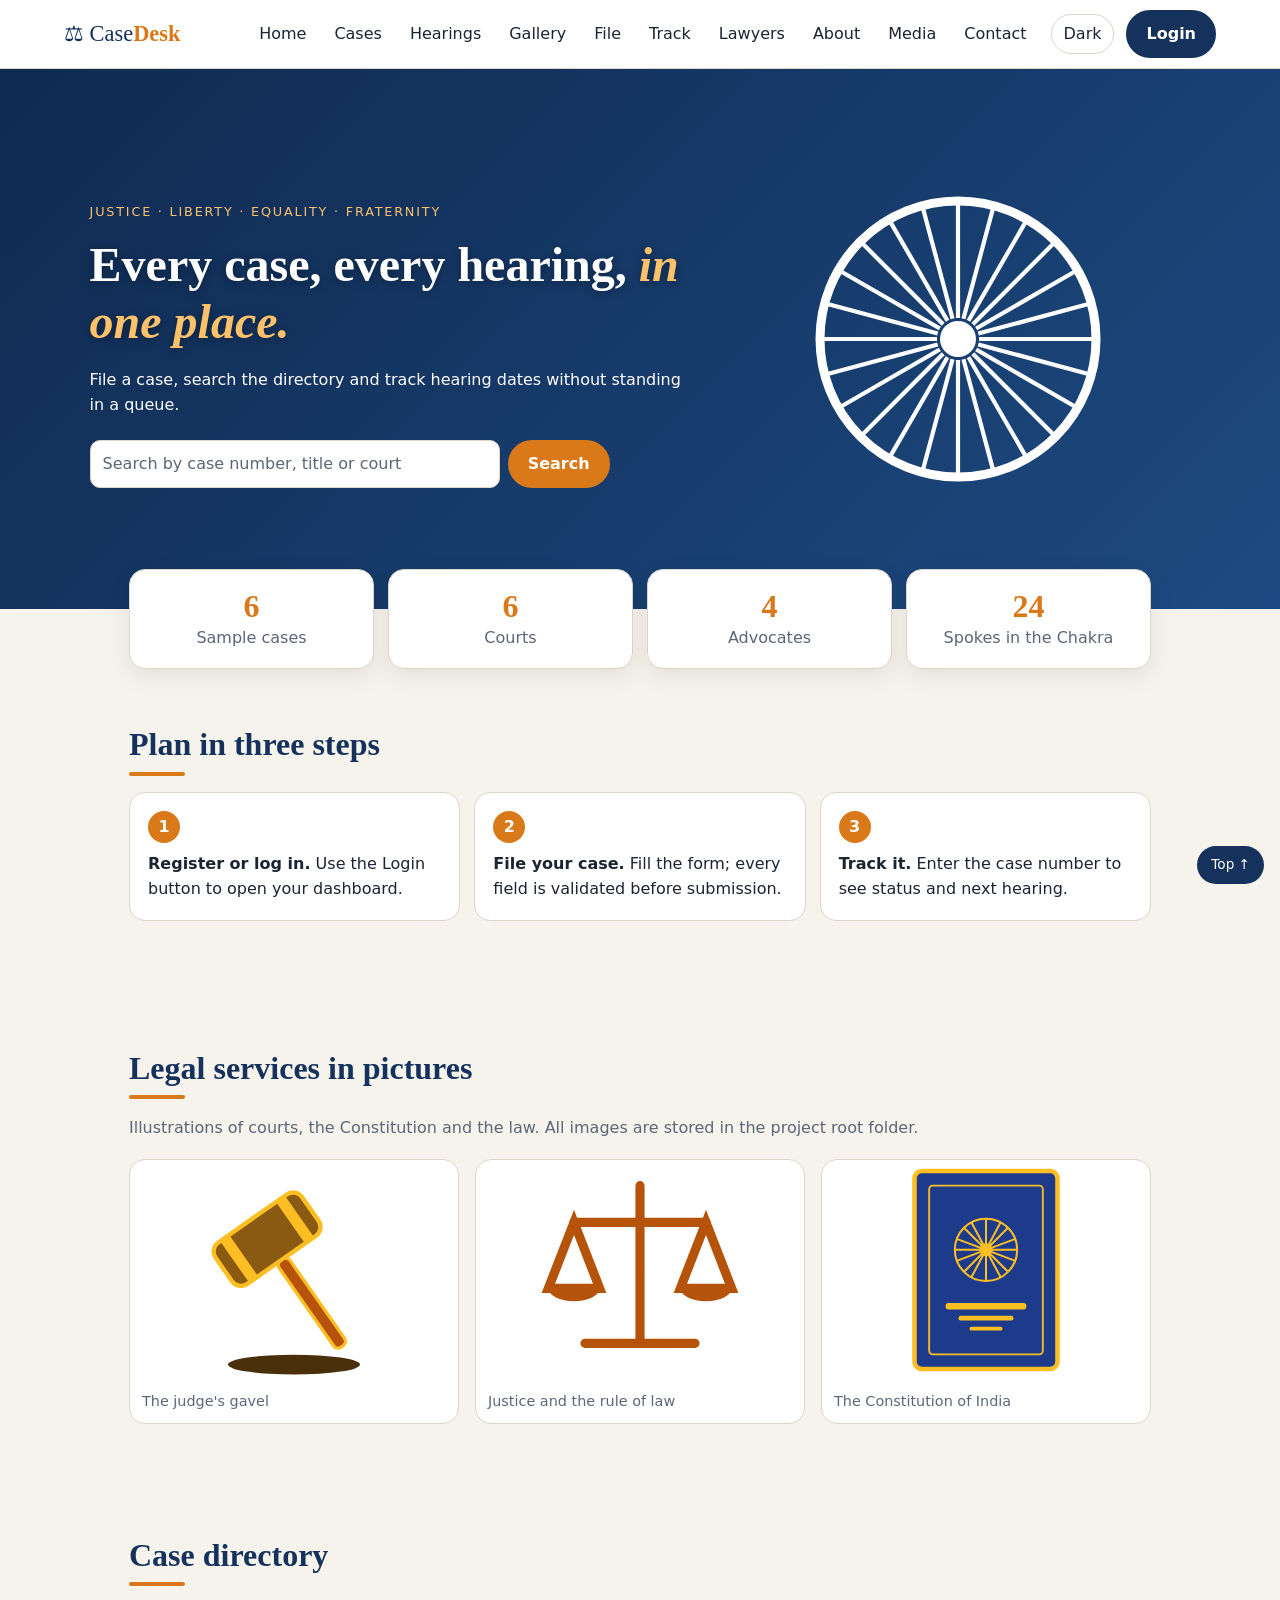
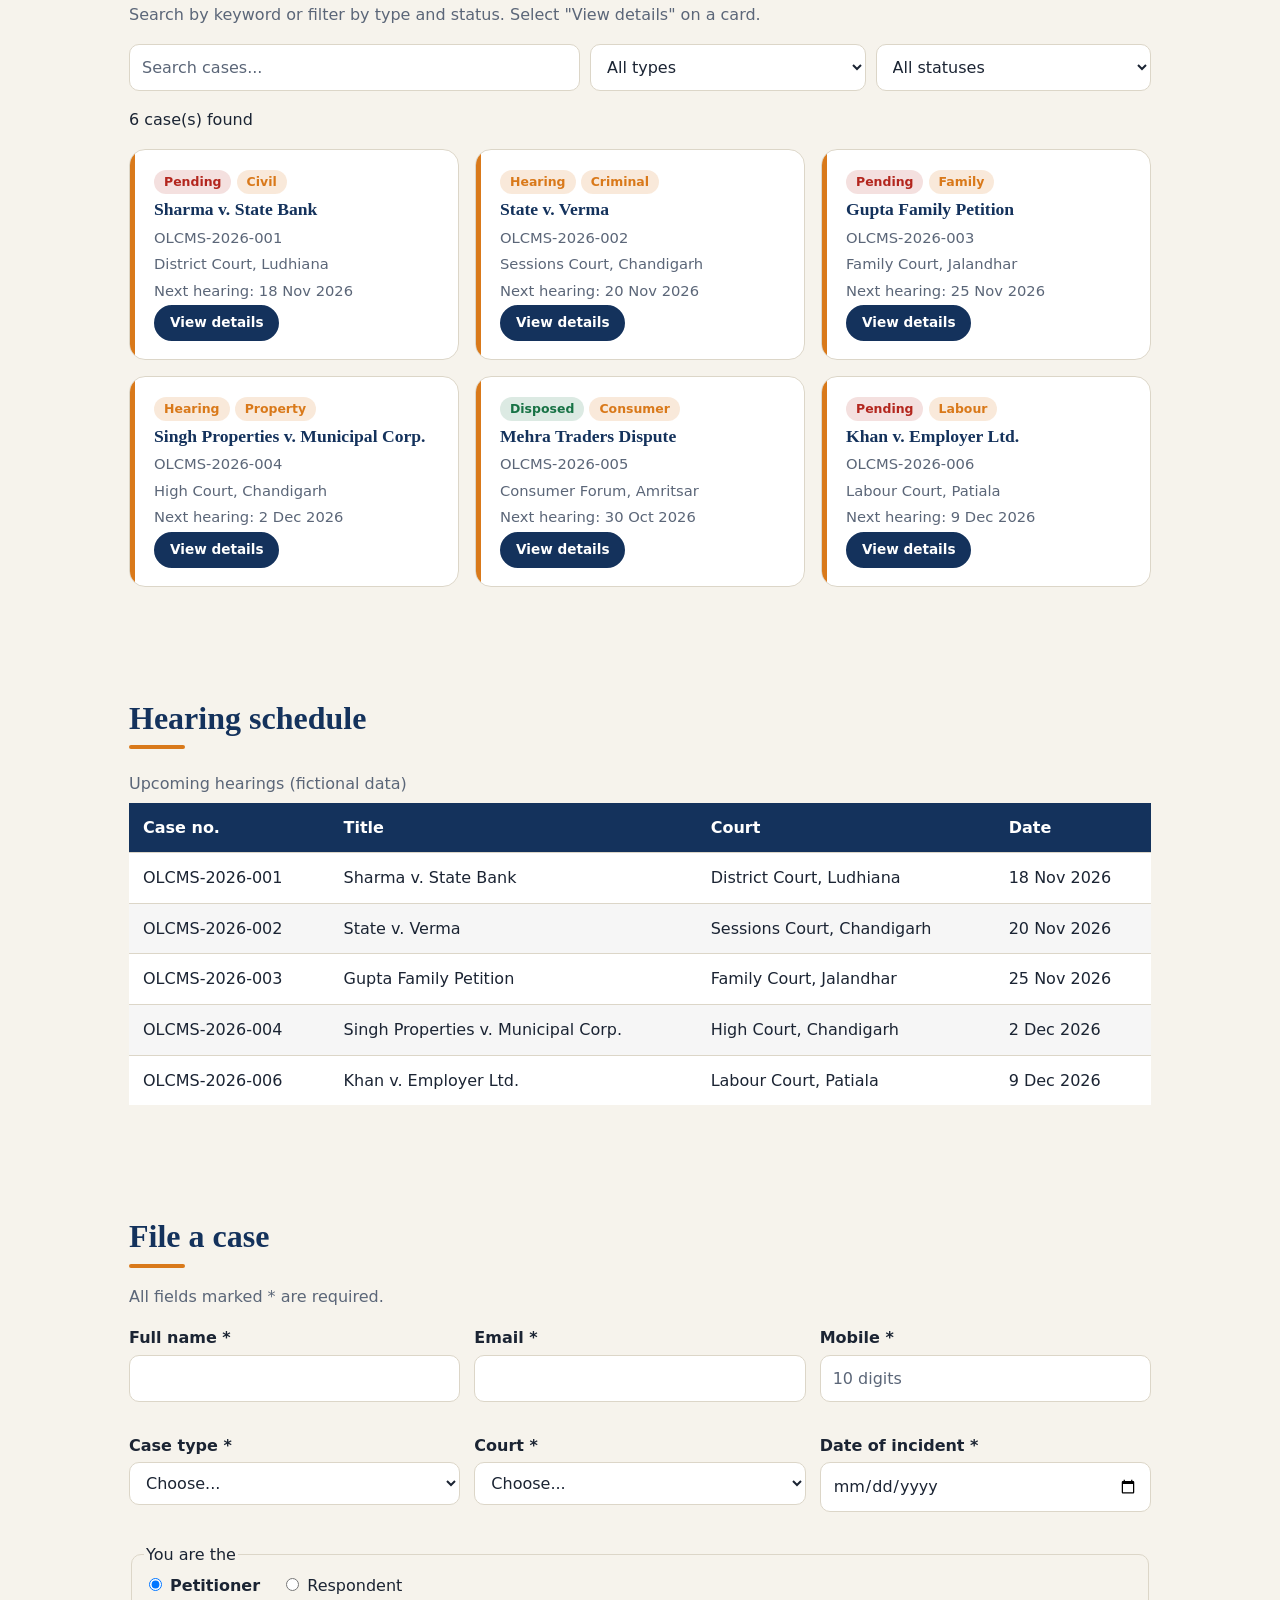
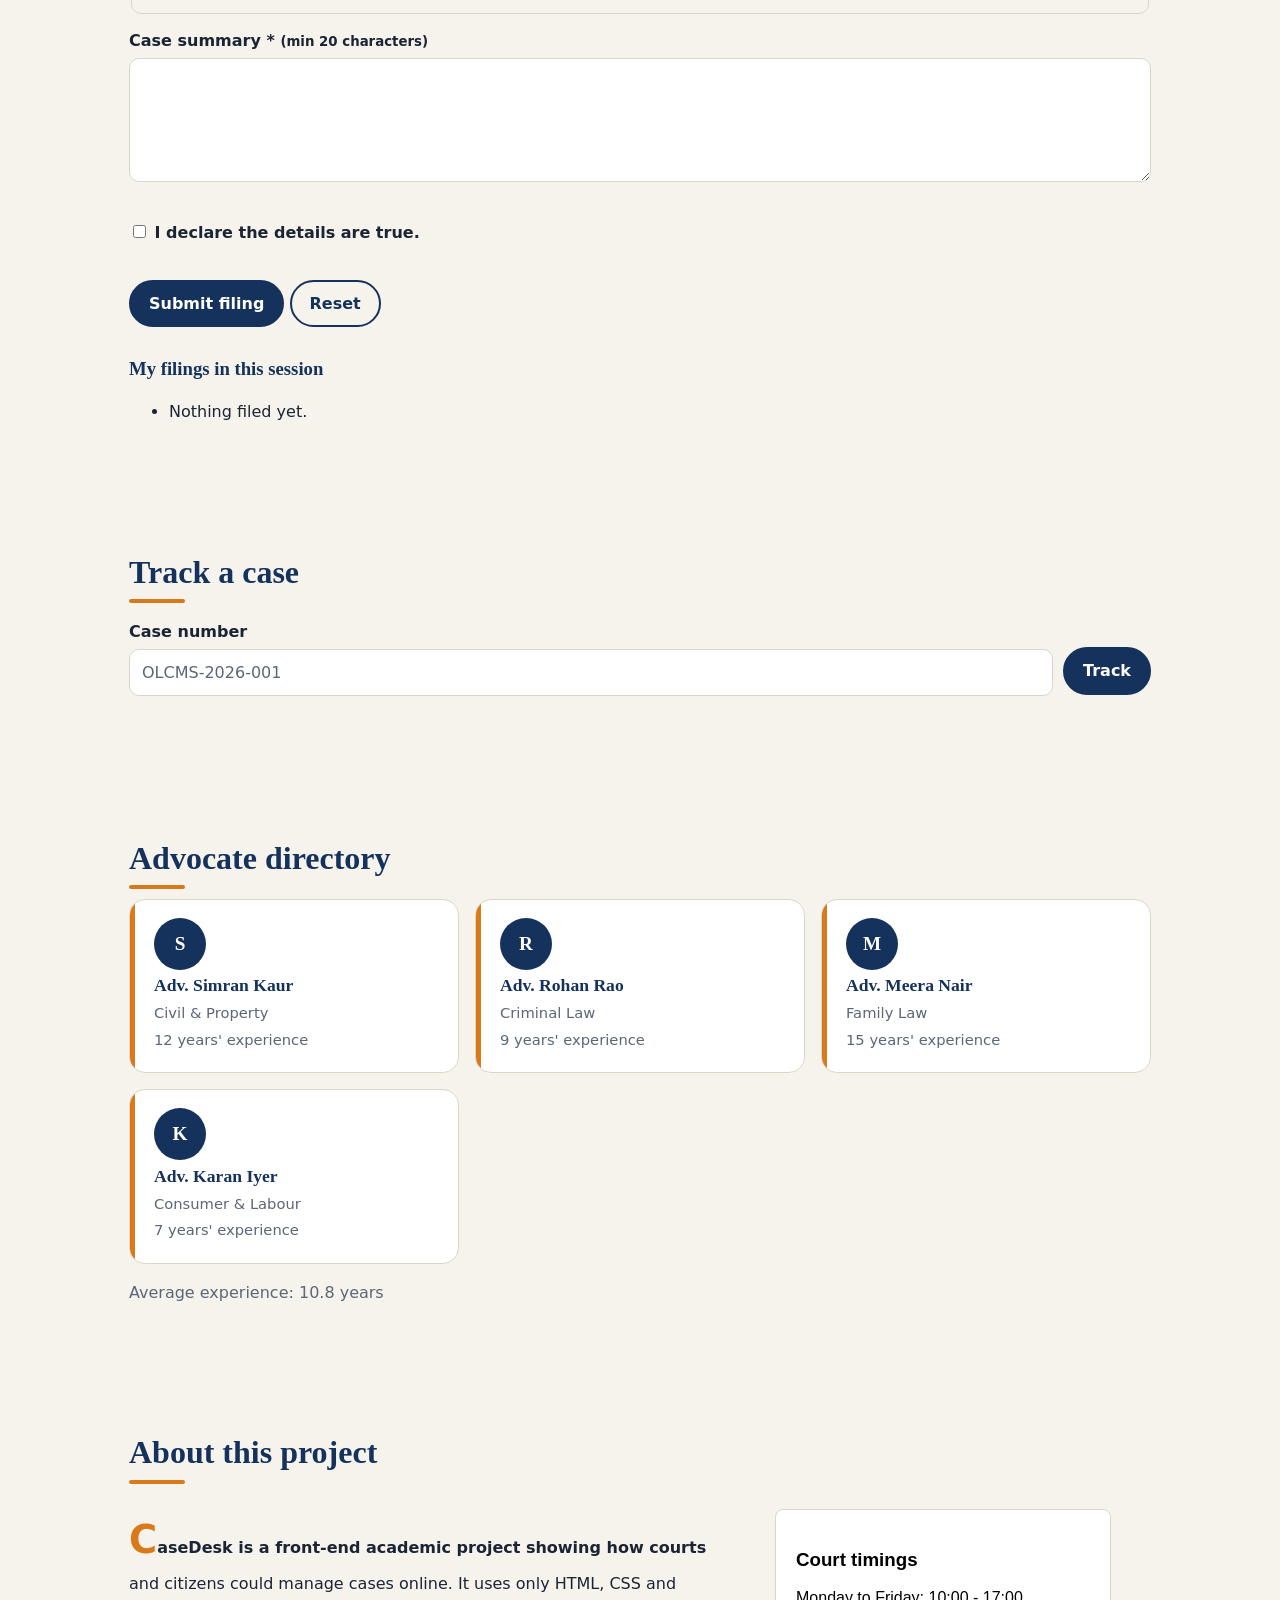
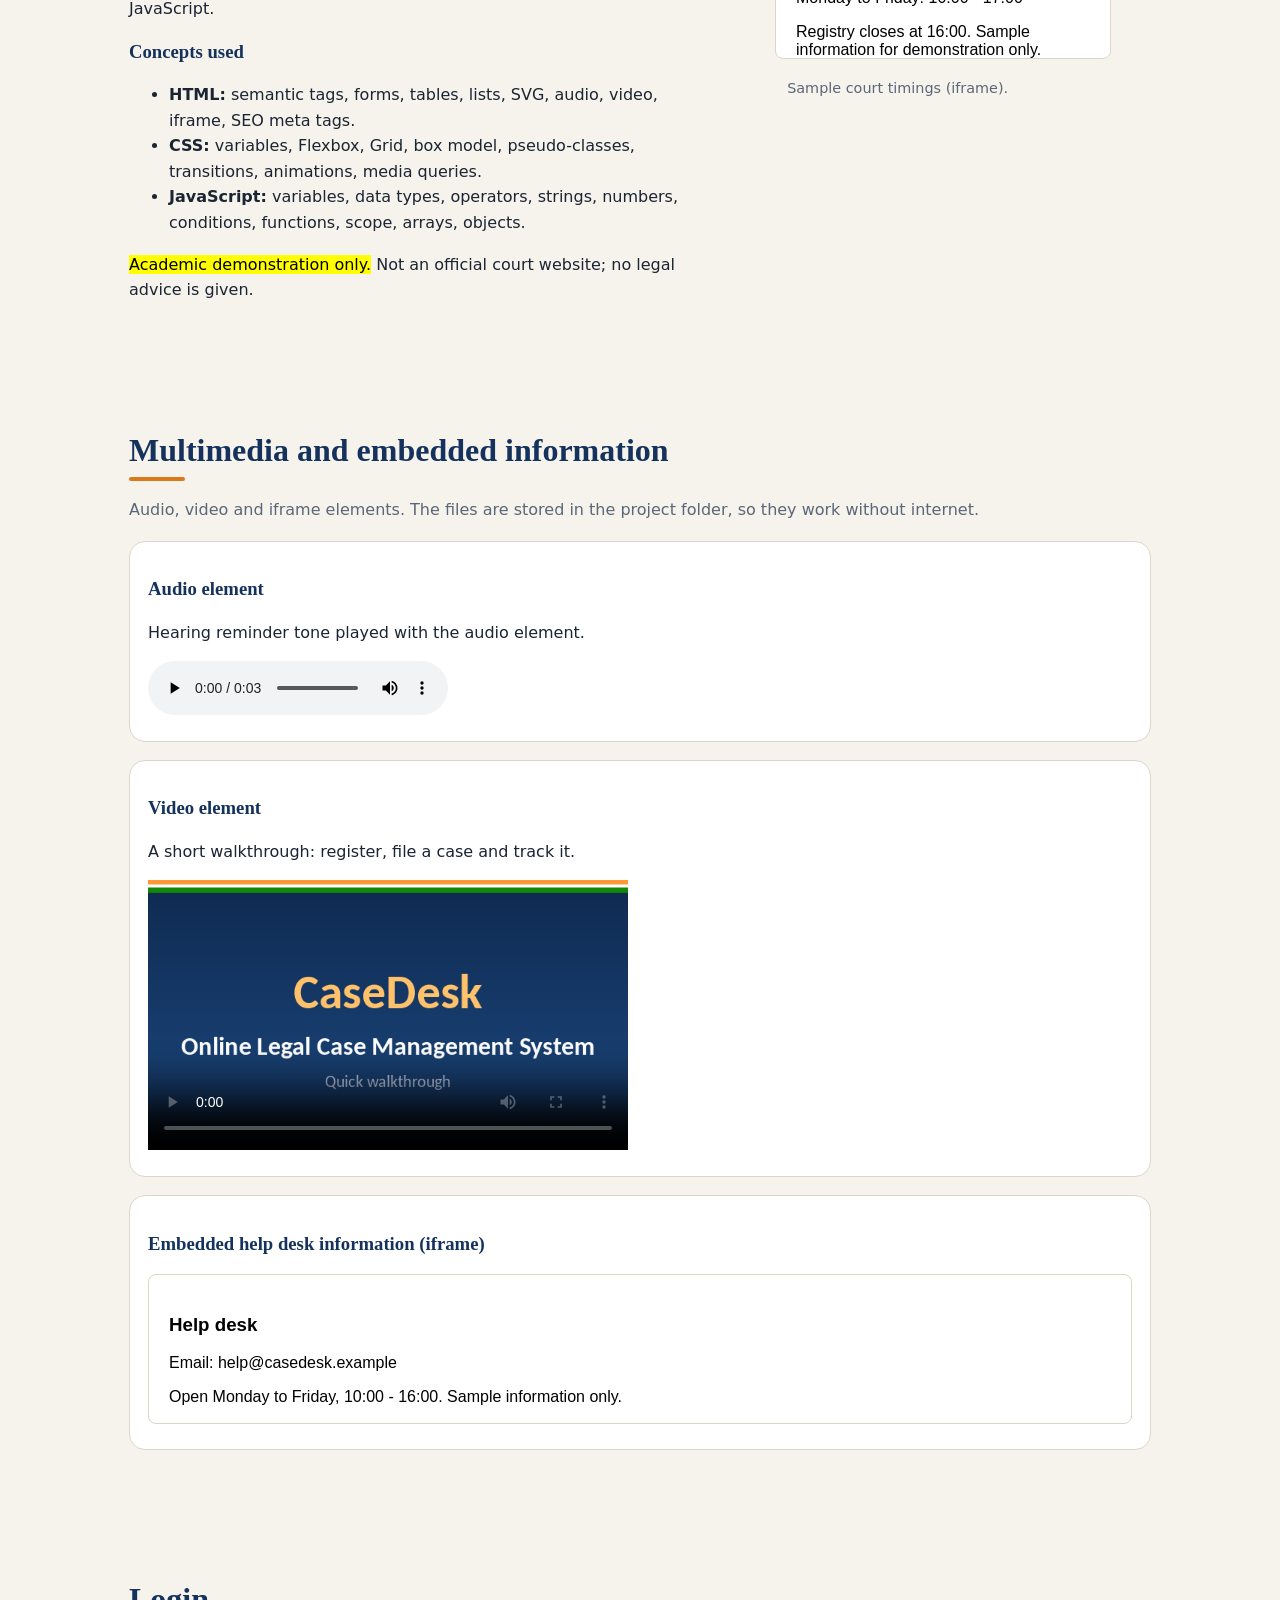
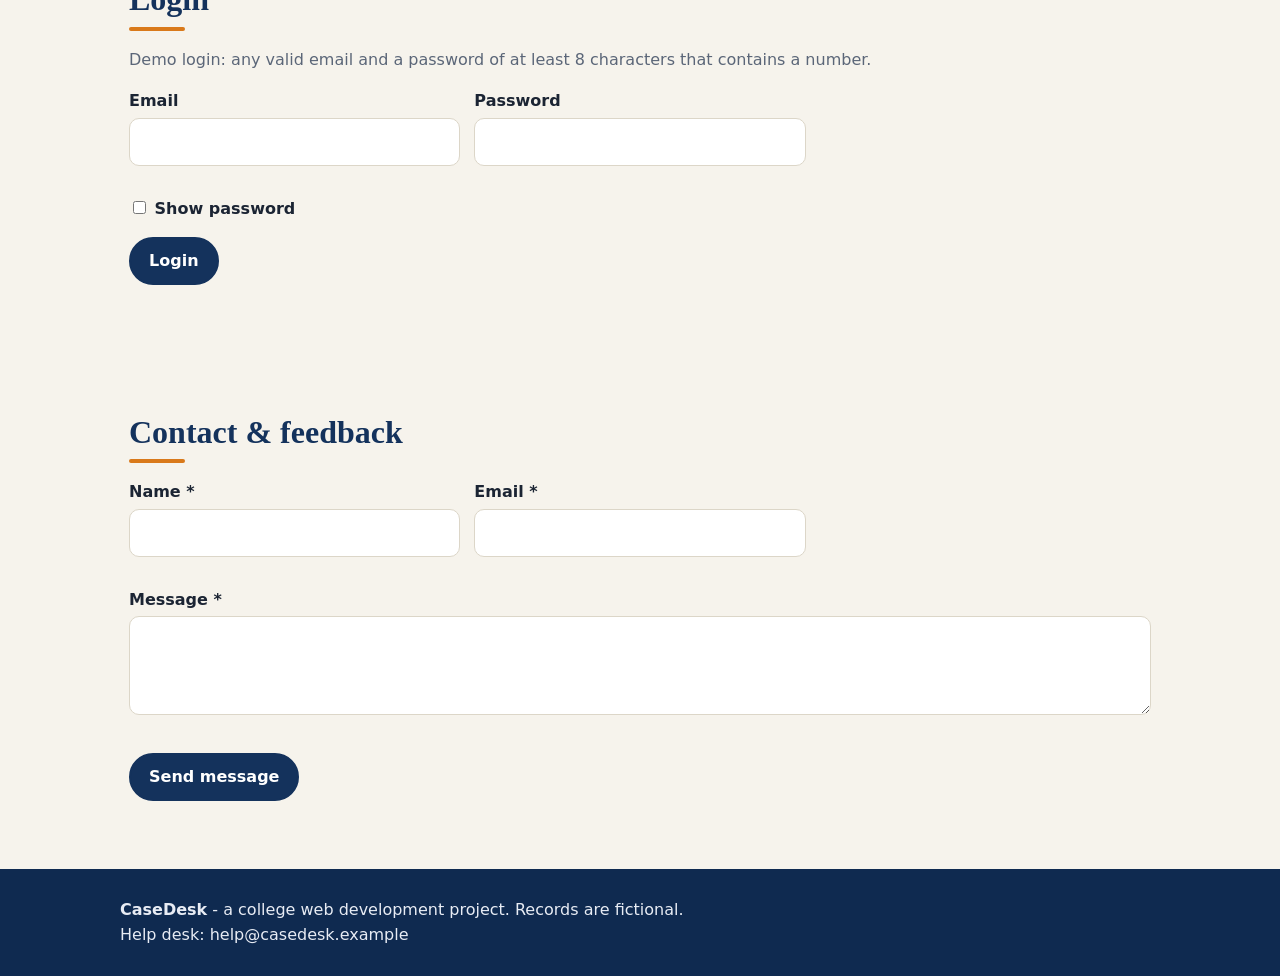
==== commit f22754c6: "Fix GitHub Pages asset paths in index.html" ====
--- a/index.html
+++ b/index.html
@@ -112,7 +112,7 @@
 <section id="gallery" aria-labelledby="galleryTitle">
   <h2 id="galleryTitle">Legal services in pictures</h2>
   <p class="sub">Illustrations of courts, the Constitution and the law.
-     All images are stored inside the project folder.</p>
+     All images are stored in the project root folder.</p>
   <div class="photo-gallery">
     <figure>
       <img src="gavel.svg" alt="A judge's gavel and sound block"
@@ -294,7 +294,7 @@
 <section id="media" aria-labelledby="mediaTitle">
   <h2 id="mediaTitle">Multimedia and embedded information</h2>
   <p class="sub">Audio, video and iframe elements. The files are stored in
-     the media folder, so they work without internet.</p>
+     the project folder, so they work without internet.</p>
   <article>
     <h3>Audio element</h3>
     <p>Hearing reminder tone played with the audio element.</p>
@@ -306,7 +306,7 @@
   <article>
     <h3>Video element</h3>
     <p>A short walkthrough: register, file a case and track it.</p>
-    <video controls width="480" poster="media/poster.png">
+    <video controls width="480" poster="poster.png">
       <source src="walkthrough.mp4" type="video/mp4">
       Your browser does not support the video element.
     </video>
